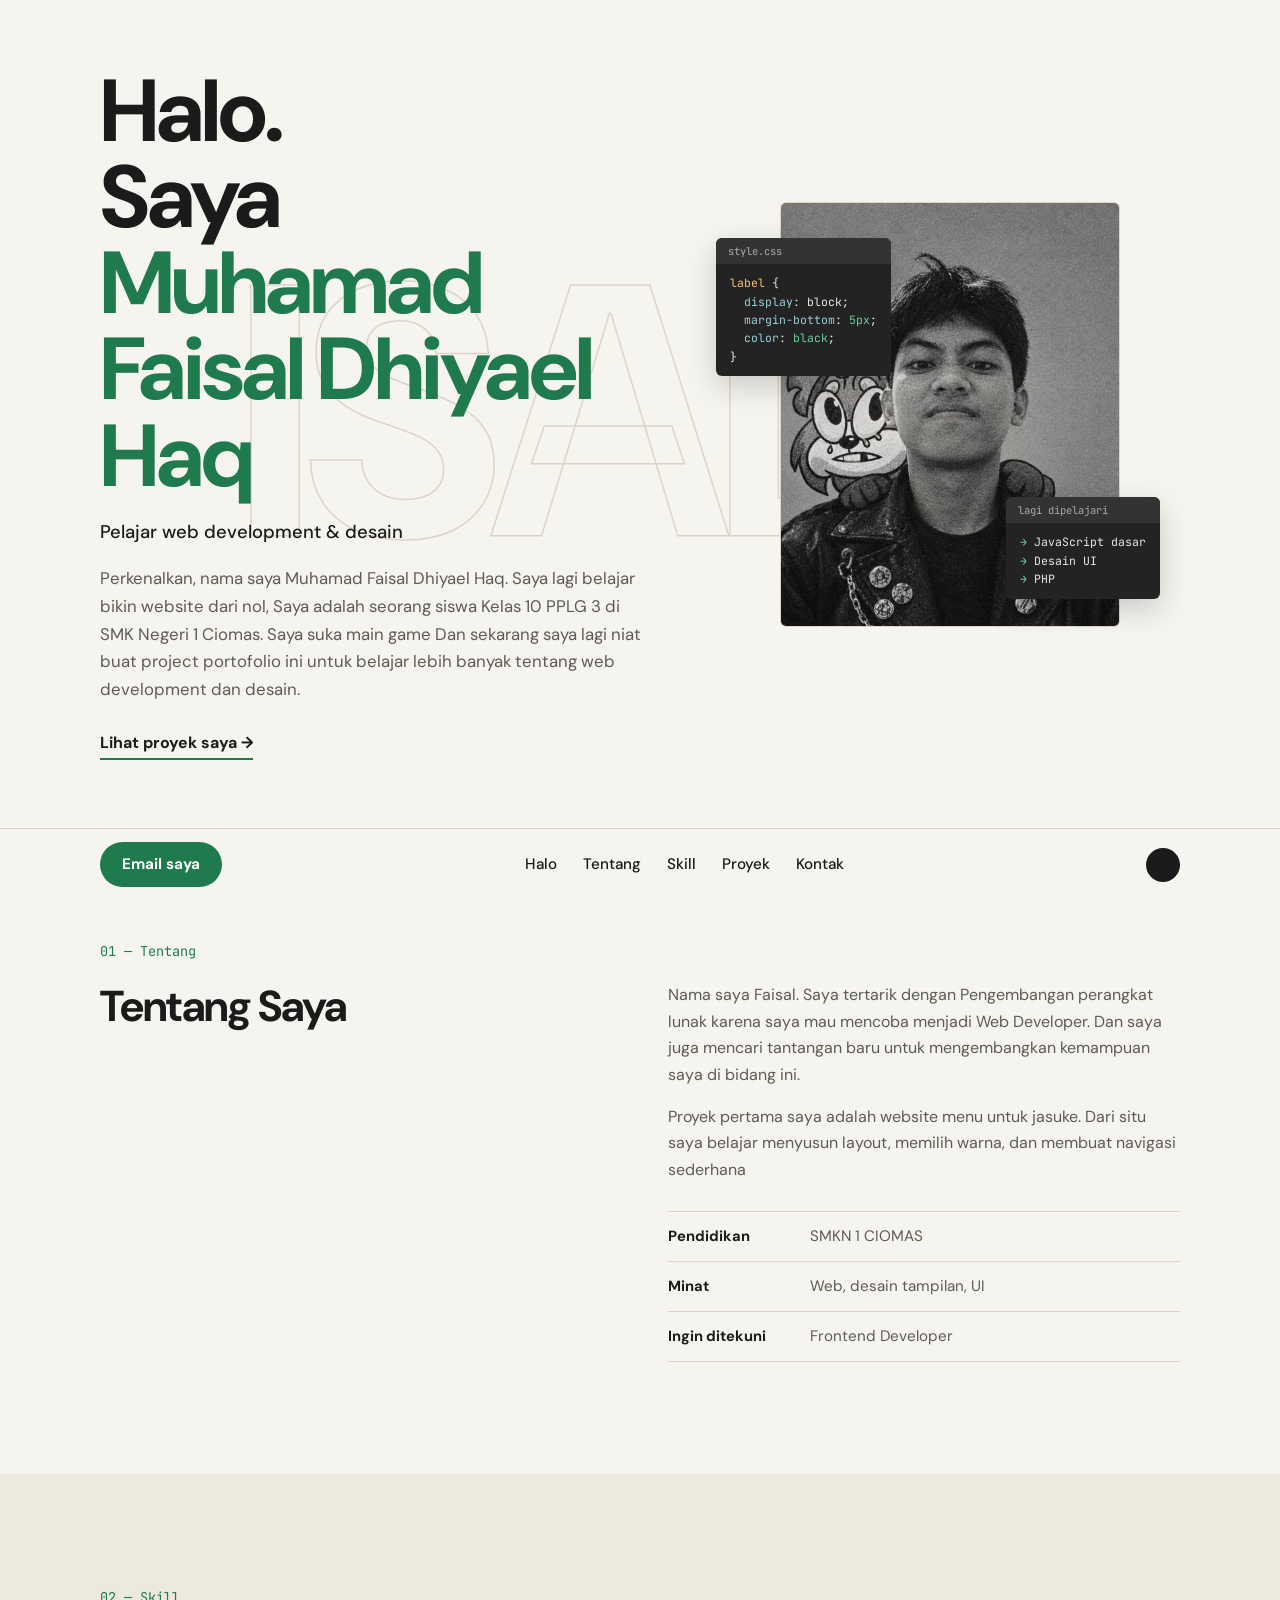
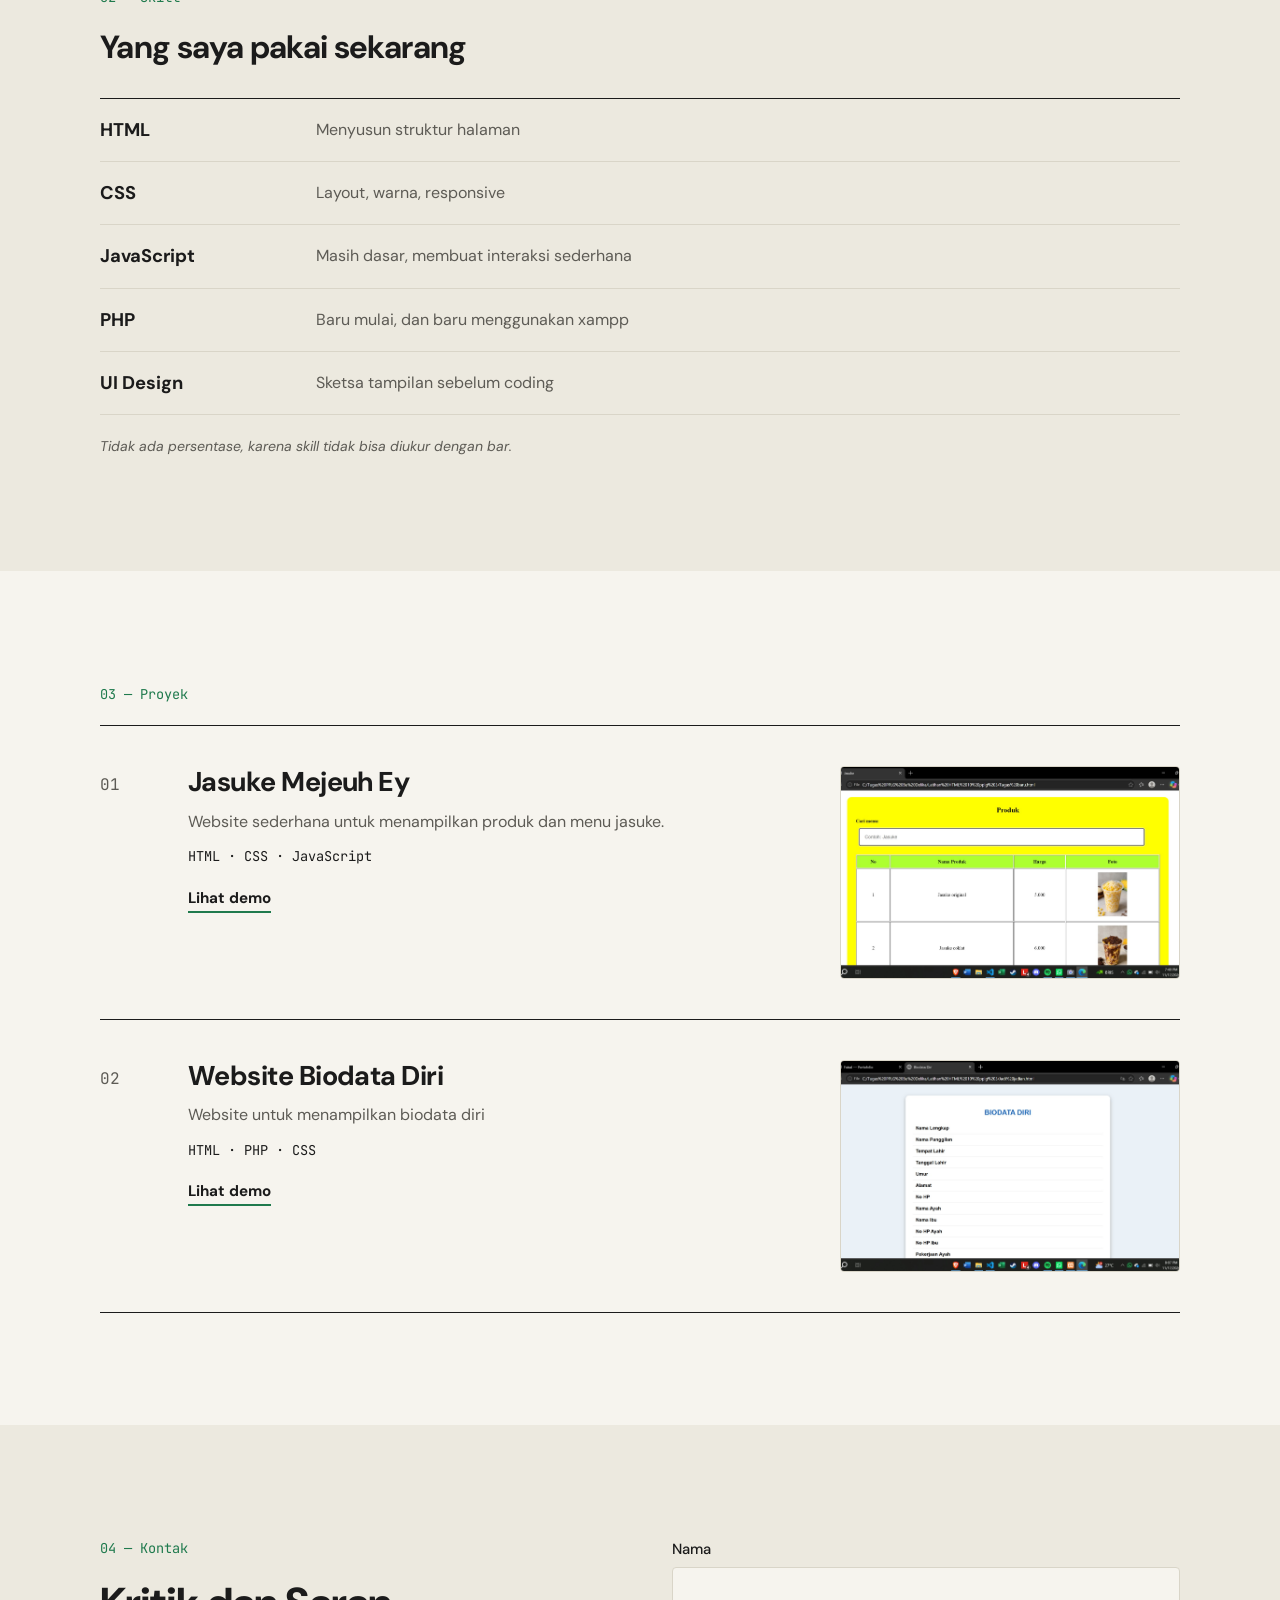
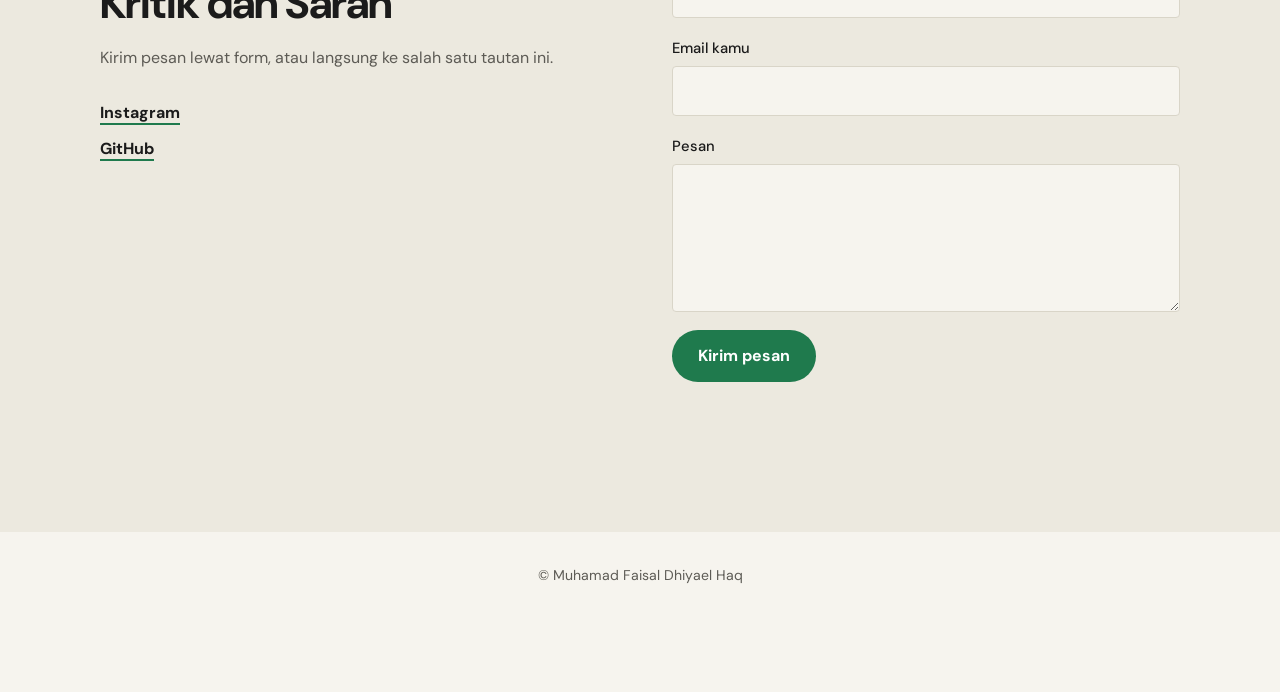
==== index.html @ 4a661d51 "Pertama: website portofolio" ====
<!DOCTYPE html>
<html lang="id">
<head>
  <meta charset="UTF-8">
  <meta name="viewport" content="width=device-width, initial-scale=1">
  <title>Faisal — Portofolio</title>
  <meta name="description" content="Portofolio Faisal, pelajar web development dan desain.">
  <link rel="preconnect" href="https://fonts.googleapis.com">
  <link rel="preconnect" href="https://fonts.gstatic.com" crossorigin>
  <link href="https://fonts.googleapis.com/css2?family=DM+Sans:wght@400;500;700&family=JetBrains+Mono:wght@400;500&display=swap" rel="stylesheet">
  <link rel="stylesheet" href="style.css">
</head>
<body>

  <!-- BERANDA -->
  <header class="hero" id="beranda">
    <div class="bg-name" aria-hidden="true">ISALL</div>

    <div class="hero-inner">
      <div class="hero-text">
        <h1>Halo.<br>Saya <span class="accent">Muhamad Faisal Dhiyael Haq</span></h1>
        <p class="role">Pelajar web development &amp; desain</p>
        <p class="lead">
          Perkenalkan, nama saya Muhamad Faisal Dhiyael Haq. Saya lagi belajar bikin website dari nol, Saya adalah seorang siswa
          Kelas 10 PPLG 3 di SMK Negeri 1 Ciomas. Saya suka main game 
          Dan sekarang saya lagi niat buat project portofolio ini untuk belajar lebih banyak tentang web development dan desain.
        </p>
        <a class="link-arrow" href="#proyek">Lihat proyek saya &rarr;</a>
      </div>

      <div class="hero-visual">
        <div class="photo" id="photo">
          <img src="img/WhatsApp Image 2026-11-17 at 20.21.54.jpeg" alt="Foto Isal" id="photoImg">
          <span class="photo-fallback" id="photoFallback">I</span>
        </div>

        <div class="panel panel-code" aria-hidden="true">
          <div class="panel-bar"><span>style.css</span></div>
<pre><span class="c-sel">label</span> {
  <span class="c-prop">display</span>: block;
  <span class="c-prop">margin-bottom</span>: <span class="c-val">5px</span>;
  <span class="c-prop">color</span>: <span class="c-val">black</span>;
}</pre>
        </div>

        <div class="panel panel-learn" aria-hidden="true">
          <div class="panel-bar"><span>lagi dipelajari</span></div>
          <ul>
            <li>JavaScript dasar</li>
            <li>Desain UI</li>
            <li>PHP</li>
          </ul>
        </div>
      </div>
    </div>
  </header>

  <main>

    <!-- TENTANG -->
    <section class="section" id="tentang">
      <div class="wrap">
        <p class="eyebrow">01 — Tentang</p>
        <div class="about-grid">
          <h2>Tentang Saya</h2>
          <div class="about-body">
            <p>
              Nama saya Faisal. Saya tertarik dengan Pengembangan perangkat lunak karena saya mau mencoba menjadi
              Web Developer. Dan saya juga mencari tantangan baru untuk mengembangkan kemampuan saya di bidang ini.
            </p>
            <p>
              Proyek pertama saya adalah website menu untuk jasuke. Dari situ saya
              belajar menyusun layout, memilih warna, dan membuat navigasi sederhana
            </p>
            <dl class="facts">
              <div><dt>Pendidikan</dt><dd>SMKN 1 CIOMAS</dd></div>
              <div><dt>Minat</dt><dd>Web, desain tampilan, UI</dd></div>
              <div><dt>Ingin ditekuni</dt><dd>Frontend Developer</dd></div>
            </dl>
          </div>
        </div>
      </div>
    </section>

    <!-- SKILL -->
    <section class="section alt" id="skill">
      <div class="wrap">
        <p class="eyebrow">02 — Skill</p>
        <h2 class="h2-small">Yang saya pakai sekarang</h2>

        <ul class="skills">
          <li><strong>HTML</strong><span>Menyusun struktur halaman</span></li>
          <li><strong>CSS</strong><span>Layout, warna, responsive</span></li>
          <li><strong>JavaScript</strong><span>Masih dasar, membuat interaksi sederhana</span></li>
          <li><strong>PHP</strong><span>Baru mulai, dan baru menggunakan xampp</span></li>
          <li><strong>UI Design</strong><span>Sketsa tampilan sebelum coding</span></li>
        </ul>
        <p class="note">Tidak ada persentase, karena skill tidak bisa diukur dengan bar.</p>
      </div>
    </section>

    <!-- PROYEK -->
    <section class="section" id="proyek">
      <div class="wrap">
        <p class="eyebrow">03 — Proyek</p>

         <ol class="projects">
          <li class="project">
            <span class="num">01</span>
            <div class="project-info">
              <h3>Jasuke Mejeuh Ey</h3>
              <p>Website sederhana untuk menampilkan produk dan menu jasuke.</p>
              <p class="tech">HTML · CSS · JavaScript</p>
              <div class="project-links">
                <a href="Tugas baru.html" target="_blank" rel="noopener">Lihat demo</a>
              </div>
            </div>
            <div class="shot" role="img" aria-label="Screenshot Jasuke Mejeuh Ey">
              <img src="img/WhatsApp Image 2026-11-17 at 19.40.38.jpeg" alt="" onerror="this.remove()">
              <span>screenshot<br>jasuke.png</span>
            </div>
          </li>

          <li class="project">
            <span class="num">02</span>
            <div class="project-info">
              <h3>Website Biodata Diri</h3>
              <p>Website untuk menampilkan biodata diri</p>
              <p class="tech">HTML · PHP · CSS</p>
              <div class="project-links">
                <a href="Jadi jadian.html" target="_blank" rel="noopener">Lihat demo</a>
              </div>
            </div>
            <div class="shot">
              <img src="img/WhatsApp Image 2026-11-17 at 20.06.47.jpeg" alt="" onerror="this.remove()">
              <span>screenshot<br>proyek2.png</span>
            </div>
          </li>
    </section>

    <!-- KONTAK -->
    <section class="section alt" id="kontak">
      <div class="wrap contact-grid">
        <div>
          <p class="eyebrow">04 — Kontak</p>
          <h2>Kritik dan Saran</h2>
          <p class="contact-text">Kirim pesan lewat form, atau langsung ke salah satu tautan ini.</p>
          <ul class="contact-links">
            <li><a href="https://instagram.com/muhmmadfaisall__" target="https://www.instagram.com/muhmmadfaisall__?exln=aXdxOW9ia2d2YnBu" rel="noopener">Instagram</a></li>
            <li><a href="https://github.com/muhamadfaisalll" target="https://github.com/muhamadfaisalll" rel="noopener">GitHub</a></li>
          </ul>
        </div>

        <form class="form" id="contactForm">
          <label>Nama
            <input type="text" name="nama" required autocomplete="name">
          </label>
          <label>Email kamu
            <input type="email" name="email" required autocomplete="email">
          </label>
          <label>Pesan
            <textarea name="pesan" rows="5" required></textarea>
          </label>
          <button type="submit" class="btn">Kirim pesan</button>
          <p class="form-note" id="formNote"></p>
        </form>
      </div>
    </section>

  </main>

  <footer class="footer">
    <p>© <span id="year"></span> Muhamad Faisal Dhiyael Haq</p>
  </footer>

  <!-- BAR NAVIGASI BAWAH -->
  <nav class="dock" aria-label="Navigasi utama">
    <a class="btn btn-small" href="mailto:emailkamu@gmail.com">Email saya</a>

    <ul class="dock-nav">
      <li><a href="#beranda" data-link="beranda">Halo</a></li>
      <li><a href="#tentang" data-link="tentang">Tentang</a></li>
      <li><a href="#skill" data-link="skill">Skill</a></li>
      <li><a href="#proyek" data-link="proyek">Proyek</a></li>
      <li><a href="#kontak" data-link="kontak">Kontak</a></li>
    </ul>

    <ul class="dock-social">
      <li><a href="https://github.com/muhamadfaisalll" target="_blank" rel="noopener" aria-label="GitHub">
        <svg viewBox="0 0 24 24" width="18" height="18" fill="currentColor"><path d="M12 .5a11.5 11.5 0 0 0-3.64 22.41c.58.1.79-.25.79-.56v-2c-3.2.7-3.88-1.37-3.88-1.37-.52-1.33-1.28-1.69-1.28-1.69-1.04-.71.08-.7.08-.7 1.15.08 1.76 1.19 1.76 1.19 1.03 1.76 2.7 1.25 3.36.96.1-.75.4-1.25.73-1.54-2.55-.29-5.24-1.28-5.24-5.69 0-1.26.45-2.28 1.19-3.09-.12-.29-.52-1.46.11-3.05 0 0 .97-.31 3.17 1。
</html>
---- style.css ----
/* ---------- Variabel: cuma 3 warna ---------- */
:root {
  --bg: #f6f4ee;      /* off-white hangat */
  --bg-alt: #ecE9df;  /* sedikit lebih gelap untuk selang-seling section */
  --ink: #1b1b1b;     /* teks */
  --muted: #5d5b55;
  --accent: #1f7a4d;  /* hijau, satu-satunya warna aksen */
  --line: #d9d5c8;

  --font: "DM Sans", system-ui, sans-serif;
  --mono: "JetBrains Mono", ui-monospace, monospace;
  --dock-h: 72px;
}

* { box-sizing: border-box; margin: 0; padding: 0; }
html { scroll-behavior: smooth; }

body {
  font-family: var(--font);
  background: var(--bg);
  color: var(--ink);
  line-height: 1.65;
  padding-bottom: var(--dock-h);
  -webkit-font-smoothing: antialiased;
}

a { color: inherit; }
ul, ol { list-style: none; }
img { max-width: 100%; display: block; }

:focus-visible { outline: 2px solid var(--accent); outline-offset: 3px; }

.wrap { width: min(1080px, 100% - 48px); margin-inline: auto; }

/* ---------- Beranda ---------- */
.hero {
  position: relative;
  min-height: calc(100vh - var(--dock-h));
  display: flex;
  align-items: center;
  overflow: hidden;
  padding: 64px 0;
}

.bg-name {
  position: absolute;
  left: 50%;
  top: 50%;
  transform: translate(-50%, -50%);
  font-size: clamp(8rem, 28vw, 24rem);
  font-weight: 700;
  letter-spacing: -0.04em;
  line-height: 1;
  color: transparent;
  -webkit-text-stroke: 1.5px var(--line);
  white-space: nowrap;
  user-select: none;
  pointer-events: none;
}

.hero-inner {
  position: relative;
  width: min(1080px, 100% - 48px);
  margin-inline: auto;
  display: grid;
  grid-template-columns: 1.1fr 0.9fr;
  gap: 56px;
  align-items: center;
}

.hero h1 {
  font-size: clamp(3rem, 8vw, 5.5rem);
  line-height: 0.98;
  letter-spacing: -0.035em;
  font-weight: 700;
}
.accent { color: var(--accent); }

.role {
  margin-top: 18px;
  font-weight: 500;
  font-size: 1.15rem;
}
.lead {
  margin-top: 18px;
  max-width: 46ch;
  color: var(--muted);
  font-size: 1.05rem;
}
.link-arrow {
  display: inline-block;
  margin-top: 26px;
  font-weight: 700;
  text-decoration: none;
  border-bottom: 2px solid var(--accent);
  padding-bottom: 2px;
  transition: color .2s;
}
.link-arrow:hover { color: var(--accent); }

/* Foto + panel melayang */
.hero-visual { position: relative; justify-self: center; width: min(340px, 100%); }

.photo {
  aspect-ratio: 4 / 5;
  background: var(--bg-alt);
  border: 1px solid var(--line);
  border-radius: 6px;
  overflow: hidden;
  display: grid;
  place-items: center;
}
.photo img { width: 100%; height: 100%; object-fit: cover; }
.photo-fallback {
  display: none;
  font-size: 7rem;
  font-weight: 700;
  color: var(--accent);
}
.photo.no-img .photo-fallback { display: block; }

.panel {
  position: absolute;
  background: #232323;
  color: #e8e8e8;
  border-radius: 6px;
  box-shadow: 0 10px 30px rgba(0,0,0,.18);
  font-family: var(--mono);
  font-size: 11.5px;
  line-height: 1.6;
  overflow: hidden;
}
.panel-bar {
  background: #333;
  padding: 5px 12px;
  font-size: 10.5px;
  color: #aaa;
}
.panel pre, .panel ul { padding: 10px 14px; margin: 0; font-family: inherit; }
.panel li::before { content: "→ "; color: #6fcf97; }

.panel-code  { left: -64px; top: 36px; }
.panel-learn { right: -40px; bottom: 28px; }

.c-sel  { color: #f6c177; }
.c-prop { color: #9ccfd8; }
.c-val  { color: #6fcf97; }

/* ---------- Section umum ---------- */
.section { padding: 112px 0; }
.section.alt { background: var(--bg-alt); }

.eyebrow {
  font-family: var(--mono);
  font-size: 0.85rem;
  color: var(--accent);
  margin-bottom: 20px;
}

h2 {
  font-size: clamp(1.8rem, 4vw, 2.7rem);
  line-height: 1.15;
  letter-spacing: -0.02em;
  font-weight: 700;
}
.h2-small { font-size: clamp(1.5rem, 3vw, 2rem); }

/* Tentang */
.about-grid {
  display: grid;
  grid-template-columns: 1fr 1fr;
  gap: 56px;
}
.about-body p { color: var(--muted); margin-bottom: 16px; max-width: 52ch; }

.facts { margin-top: 28px; border-top: 1px solid var(--line); }
.facts div {
  display: grid;
  grid-template-columns: 130px 1fr;
  gap: 12px;
  padding: 12px 0;
  border-bottom: 1px solid var(--line);
}
.facts dt { font-weight: 700; font-size: 0.92rem; }
.facts dd { color: var(--muted); font-size: 0.95rem; }

/* Skill: daftar polos, bukan kartu */
.skills { margin-top: 32px; border-top: 1px solid var(--ink); }
.skills li {
  display: grid;
  grid-template-columns: 200px 1fr;
  gap: 16px;
  padding: 16px 0;
  border-bottom: 1px solid var(--line);
  transition: padding-left .2s;
}
.skills li:hover { padding-left: 10px; }
.skills strong { font-size: 1.15rem; }
.skills span { color: var(--muted); align-self: center; }
.note { margin-top: 20px; font-size: 0.88rem; color: var(--muted); font-style: italic; }

/* Proyek: baris, bukan grid kartu */
.projects { margin-top: 8px; }
.project {
  display: grid;
  grid-template-columns: 56px 1fr 340px;
  gap: 32px;
  padding: 40px 0;
  border-top: 1px solid var(--ink);
  align-items: start;
}
.project:last-child { border-bottom: 1px solid var(--ink); }

.num { font-family: var(--mono); color: var(--muted); padding-top: 6px; }
.project h3 { font-size: 1.7rem; letter-spacing: -0.02em; line-height: 1.2; }
.project-info > p { margin-top: 10px; color: var(--muted); max-width: 46ch; }
.project-info .tech {
  font-family: var(--mono);
  font-size: 0.85rem;
  color: var(--ink);
}
.project-links { margin-top: 18px; display: flex; gap: 20px; }
.project-links a {
  font-weight: 700;
  font-size: 0.95rem;
  text-decoration: none;
  border-bottom: 2px solid var(--accent);
}
.project-links a:hover { color: var(--accent); }

.shot {
  position: relative;
  aspect-ratio: 16 / 10;
  background: var(--bg-alt);
  border: 1px solid var(--line);
  border-radius: 4px;
  overflow: hidden;
  display: grid;
  place-items: center;
  font-family: var(--mono);
  font-size: 0.8rem;
  color: var(--muted);
  text-align: center;
}
.shot img { position: absolute; inset: 0; width: 100%; height: 100%; object-fit: cover; }

/* Kontak */
.contact-grid {
  display: grid;
  grid-template-columns: 1fr 1fr;
  gap: 64px;
  align-items: start;
}
.contact-text { margin-top: 16px; color: var(--muted); }
.contact-links { margin-top: 28px; display: grid; gap: 10px; }
.contact-links a {
  font-weight: 700;
  text-decoration: none;
  border-bottom: 2px solid var(--accent);
}
.contact-links a:hover { color: var(--accent); }

.form { display: grid; gap: 18px; }
.form label { display: grid; gap: 6px; font-weight: 500; font-size: 0.92rem; }
.form input, .form textarea {
  font: inherit;
  padding: 12px 14px;
  background: var(--bg);
  border: 1px solid var(--line);
  border-radius: 4px;
  color: var(--ink);
}
.form input:focus, .form textarea:focus { outline: 2px solid var(--accent); border-color: transparent; }
.form-note { font-size: 0.9rem; color: var(--accent); min-height: 1.4em; }

/* Tombol */
.btn {
  display: inline-block;
  justify-self: start;
  background: var(--accent);
  color: #fff;
  font: inherit;
  font-weight: 700;
  padding: 13px 26px;
  border: 0;
  border-radius: 999px;
  text-decoration: none;
  cursor: pointer;
  transition: background .2s, transform .15s;
}
.btn:hover { background: #17623d; transform: translateY(-1px); }
.btn-small { padding: 10px 22px; font-size: 0.95rem; }

/* Footer */
.footer { padding: 32px 0; text-align: center; font-size: 0.88rem; color: var(--muted); }

/* ---------- Dock bawah ---------- */
.dock {
  position: fixed;
  left: 0; right: 0; bottom: 0;
  height: var(--dock-h);
  background: rgba(246, 244, 238, 0.92);
  backdrop-filter: blur(6px);
  border-top: 1px solid var(--line);
  display: flex;
  align-items: center;
  justify-content: space-between;
  gap: 16px;
  padding: 0 max(24px, calc((100vw - 1080px) / 2));
  z-index: 50;
}
.dock-nav { display: flex; gap: 26px; }
.dock-nav a {
  text-decoration: none;
  font-weight: 500;
  font-size: 0.95rem;
  color: var(--ink);
  padding: 4px 0;
  border-bottom: 2px solid transparent;
  transition: color .2s, border-color .2s;
}
.dock-nav a:hover, .dock-nav a.active { color: var(--accent); border-color: var(--accent); }

.dock-social { display: flex; gap: 10px; }
.dock-social a {
  width: 34px; height: 34px;
  display: grid; place-items: center;
  border-radius: 50%;
  background: var(--ink);
  color: var(--bg);
  transition: background .2s;
}
.dock-social a:hover { background: var(--accent); }

/* ---------- Muncul saat scroll (halus, cuma sekali) ---------- */
.reveal { opacity: 0; transform: translateY(16px); transition: opacity .6s ease, transform .6s ease; }
.reveal.in { opacity: 1; transform: none; }

@media (prefers-reduced-motion: reduce) {
  html { scroll-behavior: auto; }
  .reveal { opacity: 1; transform: none; transition: none; }
}

/* ---------- Responsive ---------- */
@media (max-width: 900px) {
  .hero-inner { grid-template-columns: 1fr; gap: 48px; }
  .hero-visual { width: min(300px, 80%); }
  .panel-code  { left: -24px; }
  .panel-learn { right: -24px; }

  .about-grid, .contact-grid { grid-template-columns: 1fr; gap: 32px; }
  .project { grid-template-columns: 40px 1fr; }
  .project .shot { grid-column: 2; }
  .section { padding: 80px 0; }
}

@media (max-width: 640px) {
  .dock { padding: 0 14px; gap: 8px; }
  .dock-social { display: none; }
  .dock-nav { gap: 14px; }
  .dock-nav a { font-size: 0.85rem; }
  .dock-nav li:nth-child(2) { display: none; } /* "Tentang" disembunyikan di layar kecil */
  .btn-small { padding: 9px 16px; font-size: 0.85rem; }

  .skills li { grid-template-columns: 1fr; gap: 2px; }
  .facts div { grid-template-columns: 1fr; gap: 2px; }
  .panel-code { top: -12px; left: -8px; font-size: 10px; }
  .panel-learn { right: -8px; }
}
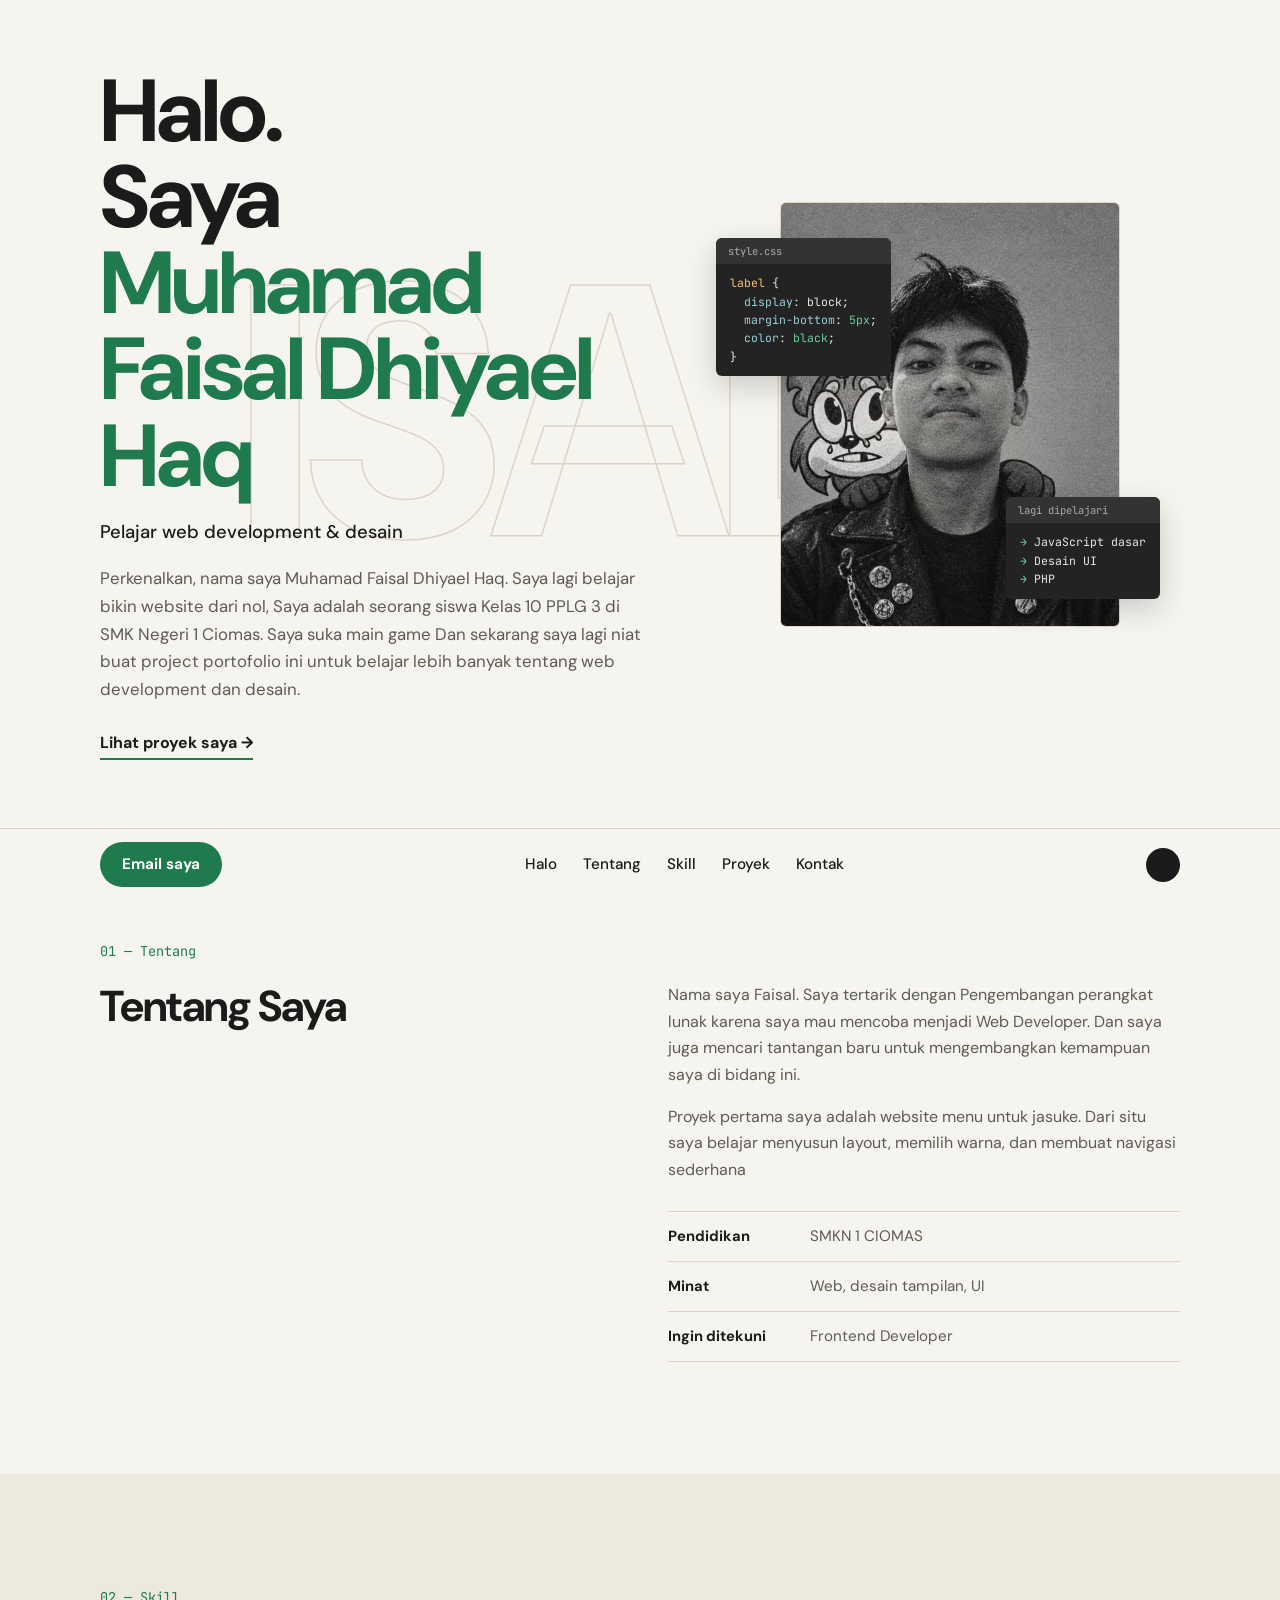
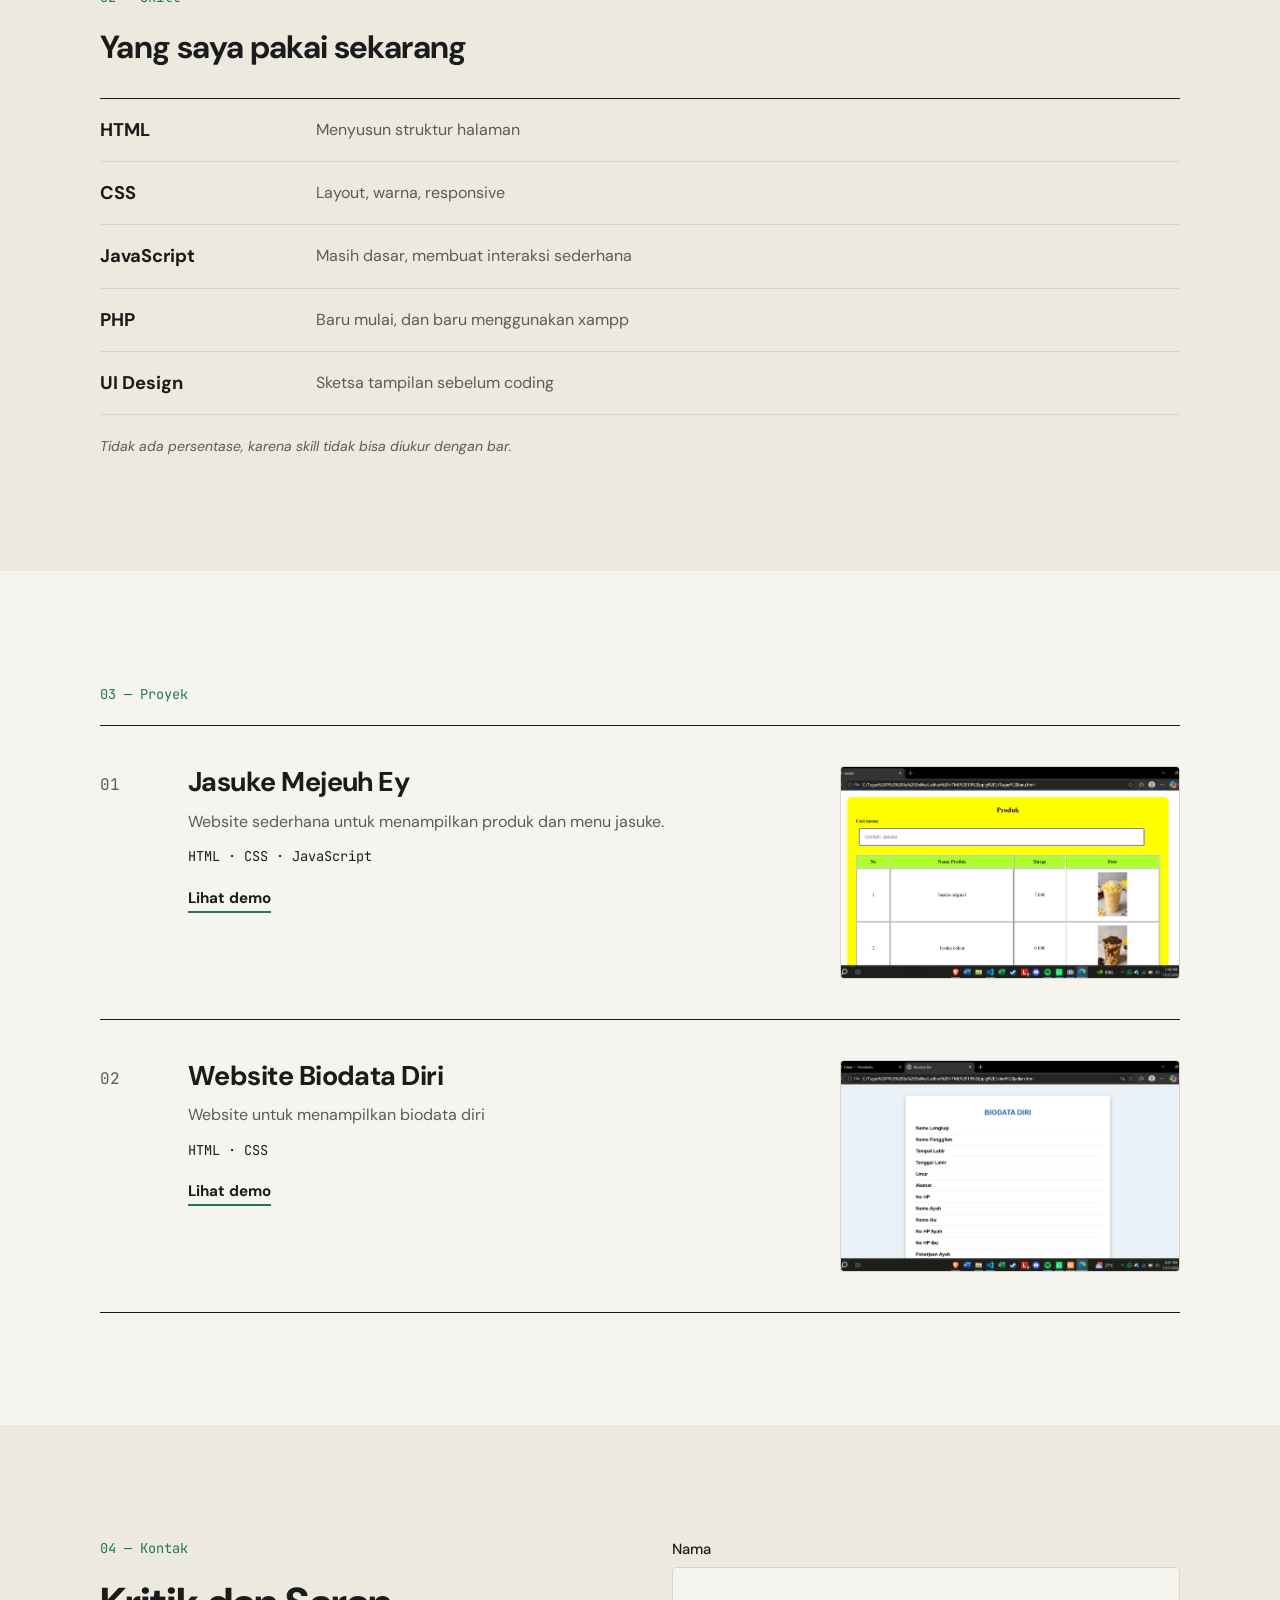
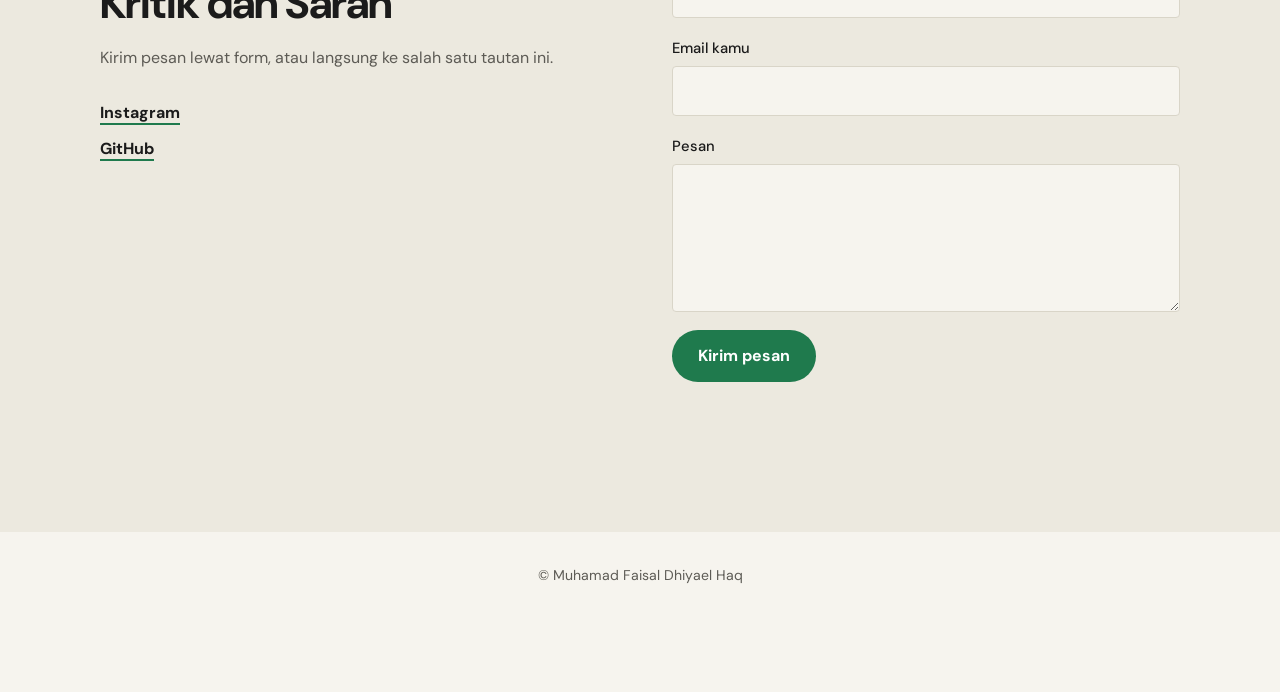
==== commit e18202b2: "Update tampilan" ====
--- a/index.html
+++ b/index.html
@@ -126,7 +126,7 @@
             <div class="project-info">
               <h3>Website Biodata Diri</h3>
               <p>Website untuk menampilkan biodata diri</p>
-              <p class="tech">HTML · PHP · CSS</p>
+              <p class="tech">HTML · CSS</p>
               <div class="project-links">
                 <a href="Jadi jadian.html" target="_blank" rel="noopener">Lihat demo</a>
               </div>
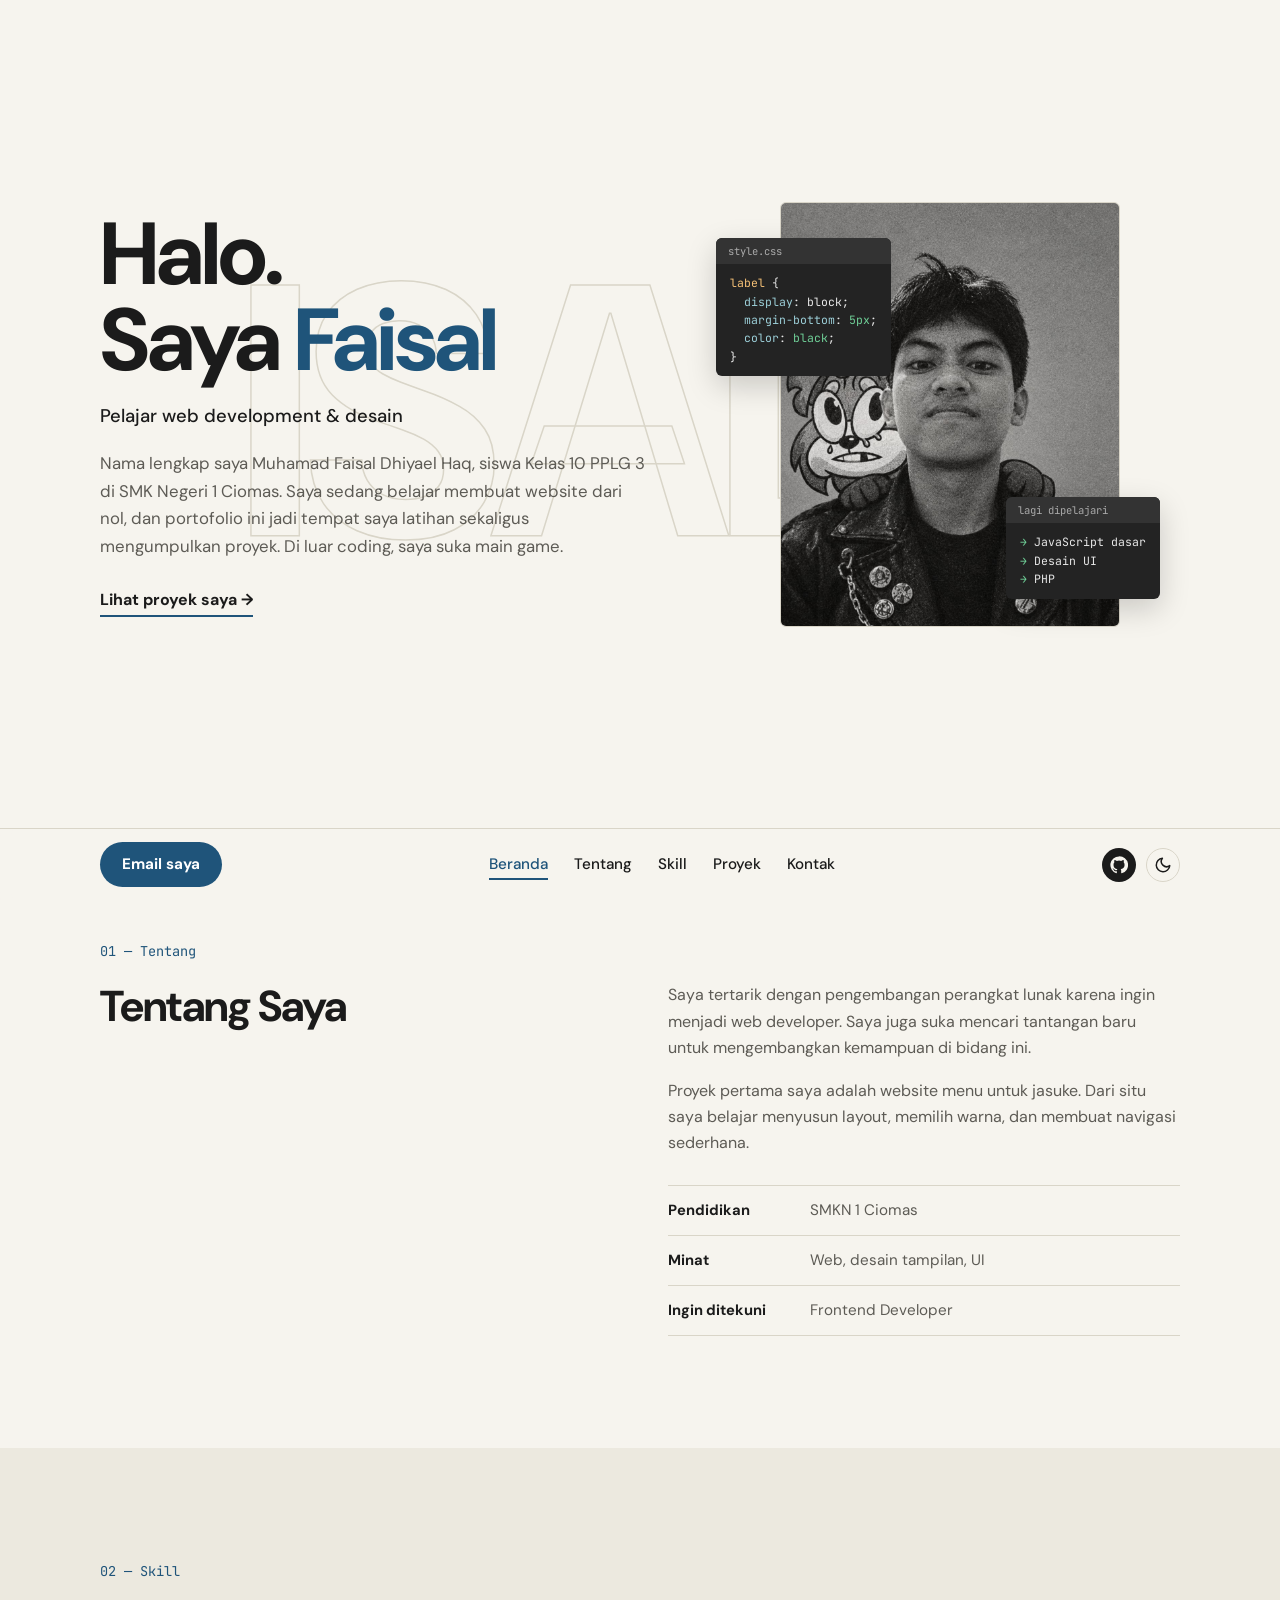
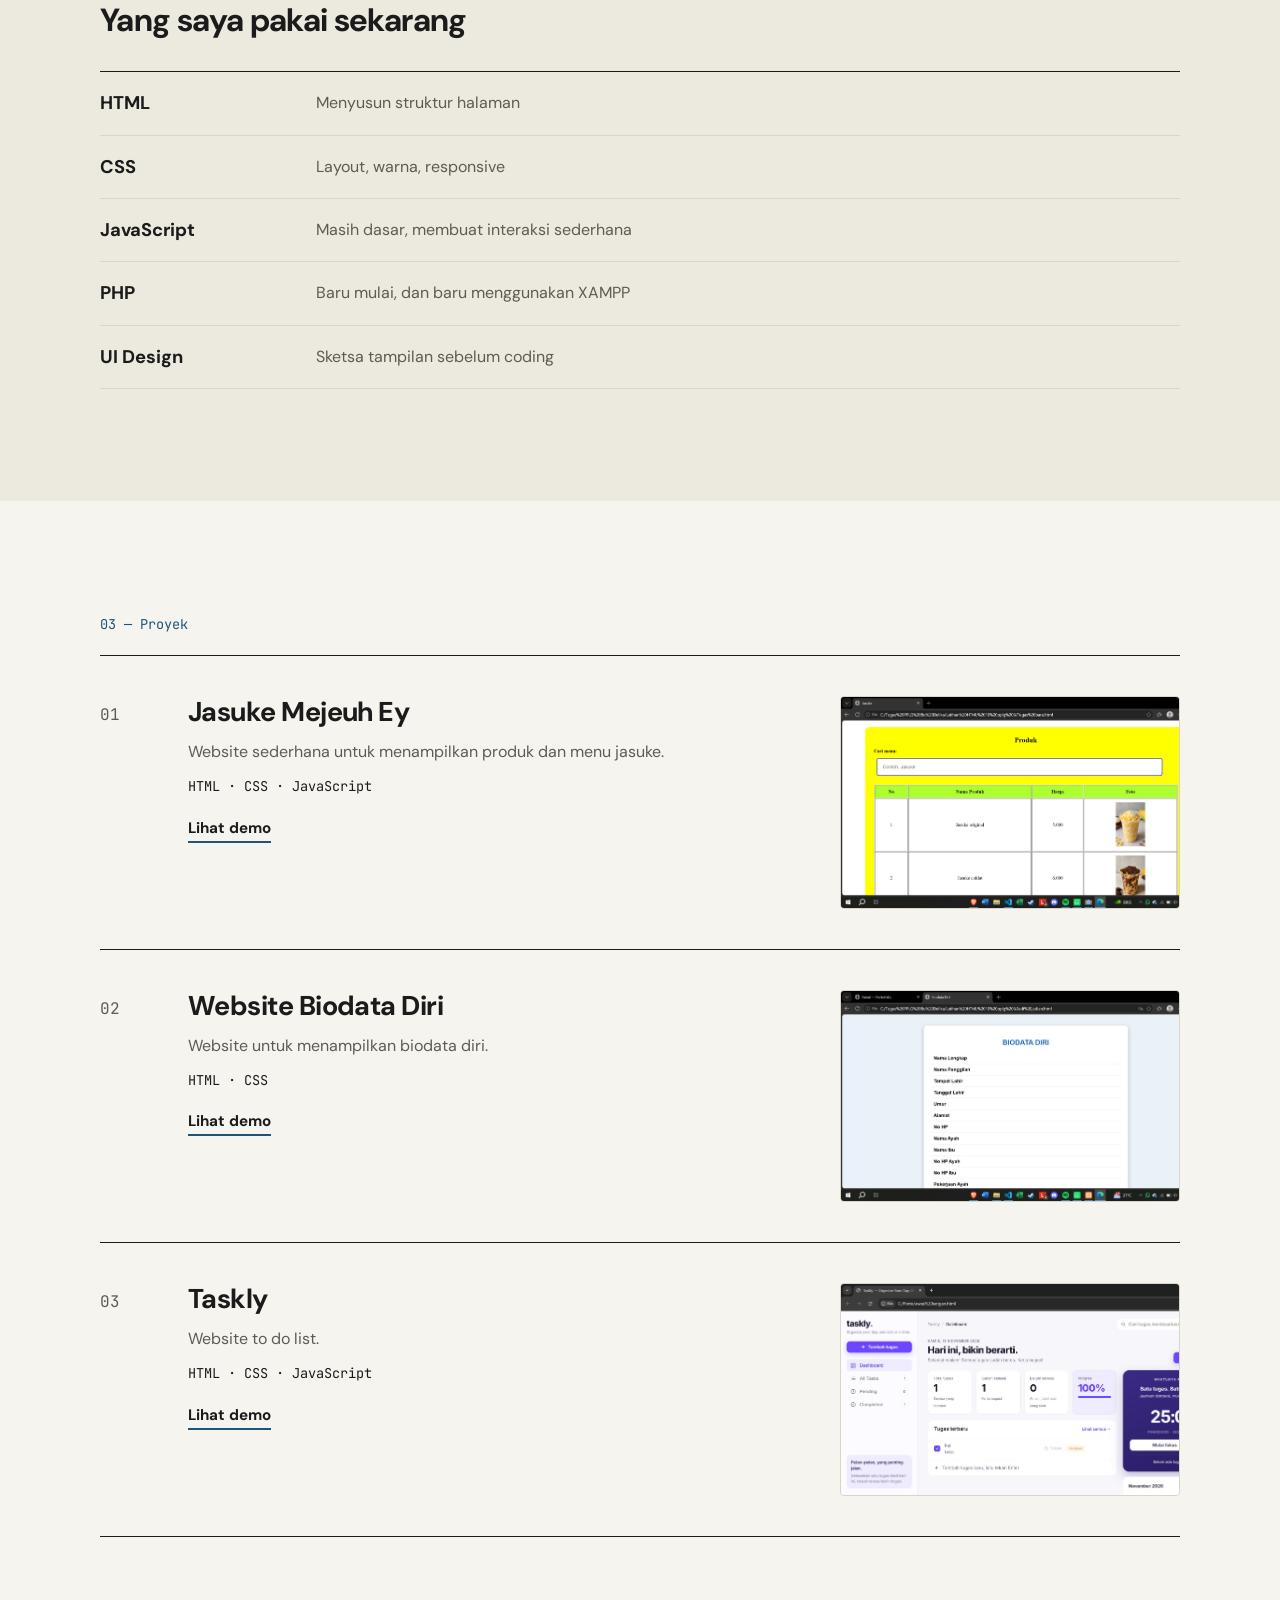
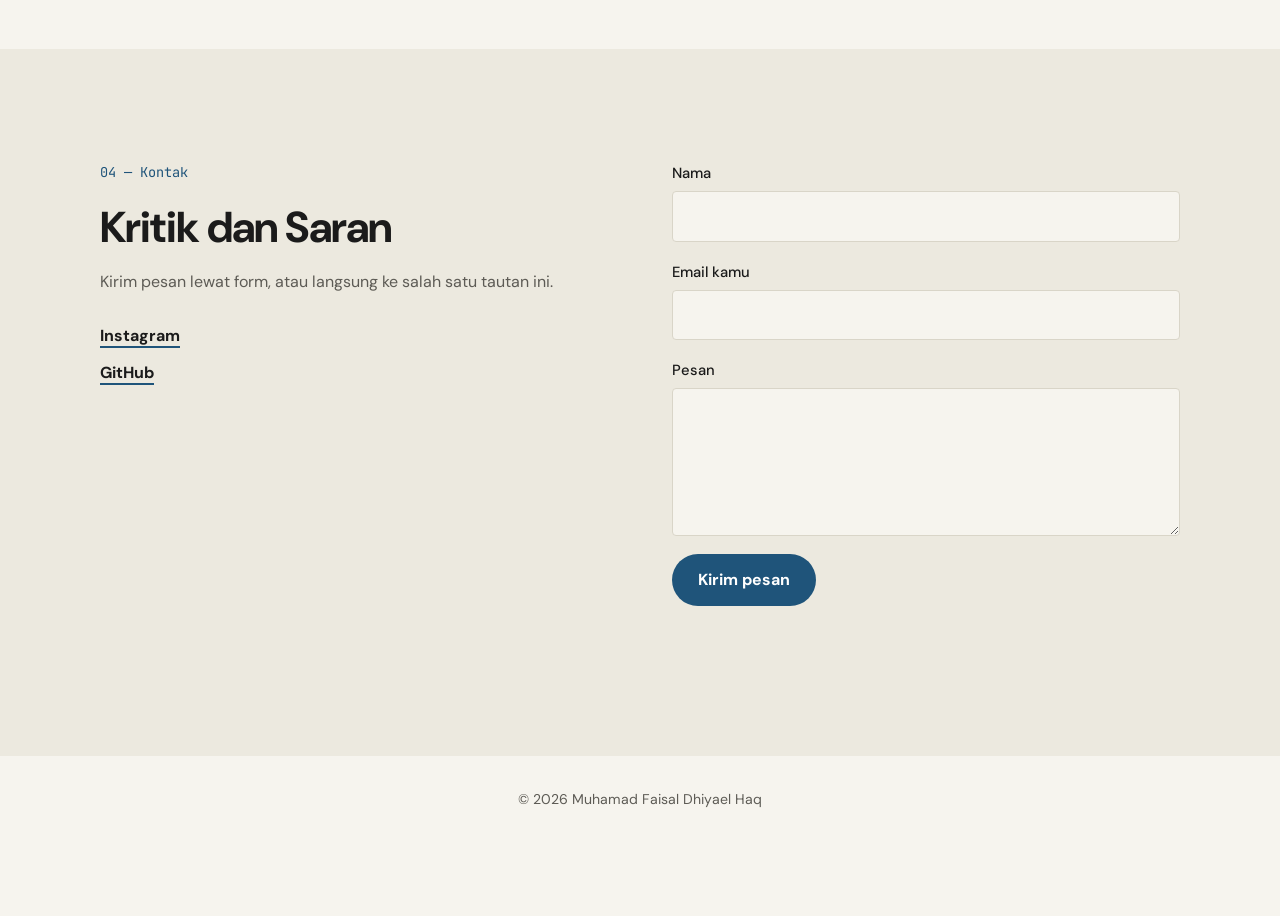
==== commit 13ad1b0e: "update website" ====
--- a/index.html
+++ b/index.html
@@ -5,12 +5,38 @@
   <meta name="viewport" content="width=device-width, initial-scale=1">
   <title>Faisal — Portofolio</title>
   <meta name="description" content="Portofolio Faisal, pelajar web development dan desain.">
+  <meta property="og:title" content="Faisal — Portofolio">
+  <meta property="og:description" content="Portofolio Faisal, pelajar web development dan desain.">
+  <meta property="og:type" content="website">
+  <link rel="icon" href="data:image/svg+xml,%3Csvg xmlns='http://www.w3.org/2000/svg' viewBox='0 0 64 64'%3E%3Crect width='64' height='64' rx='14' fill='%231f547a'/%3E%3Ctext x='32' y='45' font-family='Arial,sans-serif' font-size='38' font-weight='700' text-anchor='middle' fill='white'%3EF%3C/text%3E%3C/svg%3E">
+
+  <!-- Terapkan tema tersimpan sebelum halaman tampil, supaya tidak berkedip -->
+  <script>
+    try {
+      var tema = localStorage.getItem("tema");
+      if (!tema && window.matchMedia("(prefers-color-scheme: dark)").matches) tema = "dark";
+      if (tema) document.documentElement.setAttribute("data-theme", tema);
+    } catch (e) {}
+  </script>
+
   <link rel="preconnect" href="https://fonts.googleapis.com">
   <link rel="preconnect" href="https://fonts.gstatic.com" crossorigin>
   <link href="https://fonts.googleapis.com/css2?family=DM+Sans:wght@400;500;700&family=JetBrains+Mono:wght@400;500&display=swap" rel="stylesheet">
   <link rel="stylesheet" href="style.css">
 </head>
-<body>
+<body class="loading">
+
+  <!-- LOADING -->
+  <div class="loader" id="loader" aria-hidden="true">
+    <div class="loader-box">
+      <span class="loader-logo">Isall<span class="accent"></span></span>
+      <span class="loader-caption">Please wait...</span>
+      <span class="loader-line"><i id="loaderBar"></i></span>
+    </div>
+  </div>
+
+  <!-- GARIS PROGRESS SCROLL -->
+  <div class="progress" id="progress" aria-hidden="true"></div>
 
   <!-- BERANDA -->
   <header class="hero" id="beranda">
@@ -18,20 +44,20 @@
 
     <div class="hero-inner">
       <div class="hero-text">
-        <h1>Halo.<br>Saya <span class="accent">Muhamad Faisal Dhiyael Haq</span></h1>
+        <h1>Halo.<br>Saya <span class="accent">Faisal</span></h1>
         <p class="role">Pelajar web development &amp; desain</p>
         <p class="lead">
-          Perkenalkan, nama saya Muhamad Faisal Dhiyael Haq. Saya lagi belajar bikin website dari nol, Saya adalah seorang siswa
-          Kelas 10 PPLG 3 di SMK Negeri 1 Ciomas. Saya suka main game 
-          Dan sekarang saya lagi niat buat project portofolio ini untuk belajar lebih banyak tentang web development dan desain.
+          Nama lengkap saya Muhamad Faisal Dhiyael Haq, siswa Kelas 10 PPLG 3 di SMK Negeri 1 Ciomas.
+          Saya sedang belajar membuat website dari nol, dan portofolio ini jadi tempat saya latihan
+          sekaligus mengumpulkan proyek. Di luar coding, saya suka main game.
         </p>
         <a class="link-arrow" href="#proyek">Lihat proyek saya &rarr;</a>
       </div>
 
       <div class="hero-visual">
         <div class="photo" id="photo">
-          <img src="img/WhatsApp Image 2026-11-17 at 20.21.54.jpeg" alt="Foto Isal" id="photoImg">
-          <span class="photo-fallback" id="photoFallback">I</span>
+          <img src="img/WhatsApp Image 2026-11-17 at 20.21.54.jpeg" alt="Foto Faisal" id="photoImg">
+          <span class="photo-fallback" id="photoFallback">F</span>
         </div>
 
         <div class="panel panel-code" aria-hidden="true">
@@ -65,15 +91,15 @@
           <h2>Tentang Saya</h2>
           <div class="about-body">
             <p>
-              Nama saya Faisal. Saya tertarik dengan Pengembangan perangkat lunak karena saya mau mencoba menjadi
-              Web Developer. Dan saya juga mencari tantangan baru untuk mengembangkan kemampuan saya di bidang ini.
+              Saya tertarik dengan pengembangan perangkat lunak karena ingin menjadi web developer.
+              Saya juga suka mencari tantangan baru untuk mengembangkan kemampuan di bidang ini.
             </p>
             <p>
-              Proyek pertama saya adalah website menu untuk jasuke. Dari situ saya
-              belajar menyusun layout, memilih warna, dan membuat navigasi sederhana
+              Proyek pertama saya adalah website menu untuk jasuke. Dari situ saya belajar
+              menyusun layout, memilih warna, dan membuat navigasi sederhana.
             </p>
             <dl class="facts">
-              <div><dt>Pendidikan</dt><dd>SMKN 1 CIOMAS</dd></div>
+              <div><dt>Pendidikan</dt><dd>SMKN 1 Ciomas</dd></div>
               <div><dt>Minat</dt><dd>Web, desain tampilan, UI</dd></div>
               <div><dt>Ingin ditekuni</dt><dd>Frontend Developer</dd></div>
             </dl>
@@ -92,10 +118,9 @@
           <li><strong>HTML</strong><span>Menyusun struktur halaman</span></li>
           <li><strong>CSS</strong><span>Layout, warna, responsive</span></li>
           <li><strong>JavaScript</strong><span>Masih dasar, membuat interaksi sederhana</span></li>
-          <li><strong>PHP</strong><span>Baru mulai, dan baru menggunakan xampp</span></li>
+          <li><strong>PHP</strong><span>Baru mulai, dan baru menggunakan XAMPP</span></li>
           <li><strong>UI Design</strong><span>Sketsa tampilan sebelum coding</span></li>
         </ul>
-        <p class="note">Tidak ada persentase, karena skill tidak bisa diukur dengan bar.</p>
       </div>
     </section>
 
@@ -104,7 +129,7 @@
       <div class="wrap">
         <p class="eyebrow">03 — Proyek</p>
 
-         <ol class="projects">
+        <ol class="projects">
           <li class="project">
             <span class="num">01</span>
             <div class="project-info">
@@ -113,6 +138,8 @@
               <p class="tech">HTML · CSS · JavaScript</p>
               <div class="project-links">
                 <a href="Tugas baru.html" target="_blank" rel="noopener">Lihat demo</a>
+                <!-- Kalau sudah ada repo, hapus tanda komentar dan isi linknya:
+                <a href="https://github.com/muhamadfaisalll/NAMA-REPO" target="_blank" rel="noopener">Lihat kode</a> -->
               </div>
             </div>
             <div class="shot" role="img" aria-label="Screenshot Jasuke Mejeuh Ey">
@@ -125,17 +152,35 @@
             <span class="num">02</span>
             <div class="project-info">
               <h3>Website Biodata Diri</h3>
-              <p>Website untuk menampilkan biodata diri</p>
+              <p>Website untuk menampilkan biodata diri.</p>
               <p class="tech">HTML · CSS</p>
               <div class="project-links">
                 <a href="Jadi jadian.html" target="_blank" rel="noopener">Lihat demo</a>
               </div>
             </div>
-            <div class="shot">
+            <div class="shot" role="img" aria-label="Screenshot Website Biodata Diri">
               <img src="img/WhatsApp Image 2026-11-17 at 20.06.47.jpeg" alt="" onerror="this.remove()">
               <span>screenshot<br>proyek2.png</span>
             </div>
           </li>
+
+          <li class="project">
+            <span class="num">03</span>
+            <div class="project-info">
+              <h3>Taskly</h3>
+              <p>Website to do list.</p>
+              <p class="tech">HTML · CSS · JavaScript</p>
+              <div class="project-links">
+                <a href="awas sotgan.html" target="_blank" rel="noopener">Lihat demo</a>
+              </div>
+            </div>
+            <div class="shot" role="img" aria-label="Screenshot Taskly">
+              <img src="img/WhatsApp Image 2026-11-19 at 19.54.30.jpeg" alt="" onerror="this.remove()">
+              <span>screenshot<br>proyek3.png</span>
+            </div>
+          </li>
+        </ol>
+      </div>
     </section>
 
     <!-- KONTAK -->
@@ -146,8 +191,8 @@
           <h2>Kritik dan Saran</h2>
           <p class="contact-text">Kirim pesan lewat form, atau langsung ke salah satu tautan ini.</p>
           <ul class="contact-links">
-            <li><a href="https://instagram.com/muhmmadfaisall__" target="https://www.instagram.com/muhmmadfaisall__?exln=aXdxOW9ia2d2YnBu" rel="noopener">Instagram</a></li>
-            <li><a href="https://github.com/muhamadfaisalll" target="https://github.com/muhamadfaisalll" rel="noopener">GitHub</a></li>
+            <li><a href="https://instagram.com/muhmmadfaisall__" target="_blank" rel="noopener">Instagram</a></li>
+            <li><a href="https://github.com/muhamadfaisalll" target="_blank" rel="noopener">GitHub</a></li>
           </ul>
         </div>
 
@@ -178,14 +223,27 @@
     <a class="btn btn-small" href="mailto:emailkamu@gmail.com">Email saya</a>
 
     <ul class="dock-nav">
-      <li><a href="#beranda" data-link="beranda">Halo</a></li>
+      <li><a href="#beranda" data-link="beranda">Beranda</a></li>
       <li><a href="#tentang" data-link="tentang">Tentang</a></li>
       <li><a href="#skill" data-link="skill">Skill</a></li>
       <li><a href="#proyek" data-link="proyek">Proyek</a></li>
       <li><a href="#kontak" data-link="kontak">Kontak</a></li>
     </ul>
 
-    <ul class="dock-social">
-      <li><a href="https://github.com/muhamadfaisalll" target="_blank" rel="noopener" aria-label="GitHub">
-        <svg viewBox="0 0 24 24" width="18" height="18" fill="currentColor"><path d="M12 .5a11.5 11.5 0 0 0-3.64 22.41c.58.1.79-.25.79-.56v-2c-3.2.7-3.88-1.37-3.88-1.37-.52-1.33-1.28-1.69-1.28-1.69-1.04-.71.08-.7.08-.7 1.15.08 1.76 1.19 1.76 1.19 1.03 1.76 2.7 1.25 3.36.96.1-.75.4-1.25.73-1.54-2.55-.29-5.24-1.28-5.24-5.69 0-1.26.45-2.28 1.19-3.09-.12-.29-.52-1.46.11-3.05 0 0 .97-.31 3.17 1。
-</html>
+    <div class="dock-right">
+      <ul class="dock-social">
+        <li><a href="https://github.com/muhamadfaisalll" target="_blank" rel="noopener" aria-label="GitHub">
+          <svg viewBox="0 0 24 24" width="18" height="18" fill="currentColor" aria-hidden="true"><path d="M12 .5a11.5 11.5 0 0 0-3.64 22.41c.58.1.79-.25.79-.56v-2c-3.2.7-3.88-1.37-3.88-1.37-.52-1.33-1.28-1.69-1.28-1.69-1.04-.71.08-.7.08-.7 1.15.08 1.76 1.19 1.76 1.19 1.03 1.76 2.7 1.25 3.36.96.1-.75.4-1.25.73-1.54-2.55-.29-5.24-1.28-5.24-5.69 0-1.26.45-2.28 1.19-3.09-.12-.29-.52-1.46.11-3.05 0 0 .97-.31 3.17 1.18a11 11 0 0 1 5.78 0c2.2-1.49 3.17-1.18 3.17-1.18.63 1.59.23 2.76.11 3.05.74.81 1.19 1.83 1.19 3.09 0 4.42-2.7 5.4-5.27 5.68.41.36.78 1.06.78 2.14v3.17c0 .31.21.67.8.56A11.5 11.5 0 0 0 12 .5z"/></svg>
+        </a></li>
+      </ul>
+
+      <button class="theme-toggle" id="themeToggle" type="button" aria-label="Ganti tema terang atau gelap">
+        <svg class="icon-moon" viewBox="0 0 24 24" width="18" height="18" fill="none" stroke="currentColor" stroke-width="2" stroke-linecap="round" stroke-linejoin="round" aria-hidden="true"><path d="M21 12.8A9 9 0 1 1 11.2 3a7 7 0 0 0 9.8 9.8z"/></svg>
+        <svg class="icon-sun" viewBox="0 0 24 24" width="18" height="18" fill="none" stroke="currentColor" stroke-width="2" stroke-linecap="round" stroke-linejoin="round" aria-hidden="true"><circle cx="12" cy="12" r="4"/><path d="M12 2v2M12 20v2M4.9 4.9l1.4 1.4M17.7 17.7l1.4 1.4M2 12h2M20 12h2M4.9 19.1l1.4-1.4M17.7 6.3l1.4-1.4"/></svg>
+      </button>
+    </div>
+  </nav>
+
+  <script src="script.js"></script>
+</body>
+</html>
--- a/style.css
+++ b/style.css
@@ -1,15 +1,32 @@
-/* ---------- Variabel: cuma 3 warna ---------- */
+/* ---------- Variabel warna (terang) ---------- */
 :root {
-  --bg: #f6f4ee;      /* off-white hangat */
-  --bg-alt: #ecE9df;  /* sedikit lebih gelap untuk selang-seling section */
-  --ink: #1b1b1b;     /* teks */
+  --bg: #f6f4ee;          /* off-white hangat */
+  --bg-alt: #ece9df;      /* sedikit lebih gelap untuk selang-seling section */
+  --ink: #1b1b1b;        /* teks */
   --muted: #5d5b55;
-  --accent: #1f7a4d;  /* hijau, satu-satunya warna aksen */
+  --accent: #1f547a;     /* biru, satu-satunya warna aksen */
+  --accent-hover: #174261;
+  --on-accent: #ffffff;  /* teks di atas tombol aksen */
   --line: #d9d5c8;
+  --dock-bg: rgba(246, 244, 238, 0.92);
 
   --font: "DM Sans", system-ui, sans-serif;
   --mono: "JetBrains Mono", ui-monospace, monospace;
   --dock-h: 72px;
+}
+
+/* ---------- Tema gelap ---------- */
+:root[data-theme="dark"] {
+  --bg: #161614;
+  --bg-alt: #1e1e1b;
+  --ink: #f0eee6;
+  --muted: #a8a59b;
+  --accent: #7fb4dc;
+  --accent-hover: #a5cbe9;
+  --on-accent: #10202c;
+  --line: #34332e;
+  --dock-bg: rgba(22, 22, 20, 0.92);
+  color-scheme: dark;
 }
 
 * { box-sizing: border-box; margin: 0; padding: 0; }
@@ -22,6 +39,7 @@
   line-height: 1.65;
   padding-bottom: var(--dock-h);
   -webkit-font-smoothing: antialiased;
+  transition: background-color .3s, color .3s;
 }
 
 a { color: inherit; }
@@ -197,7 +215,6 @@
 .skills li:hover { padding-left: 10px; }
 .skills strong { font-size: 1.15rem; }
 .skills span { color: var(--muted); align-self: center; }
-.note { margin-top: 20px; font-size: 0.88rem; color: var(--muted); font-style: italic; }
 
 /* Proyek: baris, bukan grid kartu */
 .projects { margin-top: 8px; }
@@ -242,7 +259,12 @@
   color: var(--muted);
   text-align: center;
 }
-.shot img { position: absolute; inset: 0; width: 100%; height: 100%; object-fit: cover; }
+.shot img {
+  position: absolute; inset: 0; width: 100%; height: 100%;
+  object-fit: cover; object-position: top left;
+  transition: transform .5s ease;
+}
+.project:hover .shot img { transform: scale(1.04); }
 
 /* Kontak */
 .contact-grid {
@@ -278,7 +300,7 @@
   display: inline-block;
   justify-self: start;
   background: var(--accent);
-  color: #fff;
+  color: var(--on-accent);
   font: inherit;
   font-weight: 700;
   padding: 13px 26px;
@@ -288,7 +310,7 @@
   cursor: pointer;
   transition: background .2s, transform .15s;
 }
-.btn:hover { background: #17623d; transform: translateY(-1px); }
+.btn:hover { background: var(--accent-hover); transform: translateY(-1px); }
 .btn-small { padding: 10px 22px; font-size: 0.95rem; }
 
 /* Footer */
@@ -299,7 +321,7 @@
   position: fixed;
   left: 0; right: 0; bottom: 0;
   height: var(--dock-h);
-  background: rgba(246, 244, 238, 0.92);
+  background: var(--dock-bg);
   backdrop-filter: blur(6px);
   border-top: 1px solid var(--line);
   display: flex;
@@ -367,3 +389,95 @@
   .panel-code { top: -12px; left: -8px; font-size: 10px; }
   .panel-learn { right: -8px; }
 }
+/* ---------- Dock kanan: sosmed + tombol tema ---------- */
+.dock-right { display: flex; align-items: center; gap: 10px; }
+
+.theme-toggle {
+  width: 34px; height: 34px;
+  display: grid; place-items: center;
+  border-radius: 50%;
+  border: 1px solid var(--line);
+  background: transparent;
+  color: var(--ink);
+  cursor: pointer;
+  transition: border-color .2s, color .2s;
+}
+.theme-toggle:hover { border-color: var(--accent); color: var(--accent); }
+.theme-toggle .icon-sun { display: none; }
+:root[data-theme="dark"] .theme-toggle .icon-moon { display: none; }
+:root[data-theme="dark"] .theme-toggle .icon-sun { display: block; }
+
+/* ---------- Garis progress scroll ---------- */
+.progress {
+  position: fixed;
+  top: 0; left: 0;
+  height: 3px;
+  width: 0;
+  background: var(--accent);
+  z-index: 60;
+}
+
+/* ---------- Loading ---------- */
+.loader {
+  position: fixed;
+  inset: 0;
+  z-index: 100;
+  background: var(--bg);
+  display: grid;
+  place-items: center;
+  transition: opacity .6s ease, visibility .6s;
+  /* Cadangan: kalau script gagal, layar hilang sendiri setelah 4 detik */
+  animation: loaderOut .6s ease 4s forwards;
+}
+.loader.done { opacity: 0; visibility: hidden; }
+@keyframes loaderOut { to { opacity: 0; visibility: hidden; } }
+
+.loader-box { display: grid; justify-items: center; gap: 6px; }
+.loader-logo { font-size: 2rem; font-weight: 700; letter-spacing: -0.03em; }
+.loader-caption {
+  font-family: var(--mono);
+  font-size: 0.6rem;
+  letter-spacing: 0.3em;
+  text-transform: uppercase;
+  color: var(--muted);
+}
+.loader-line {
+  margin-top: 10px;
+  width: 150px;
+  height: 2px;
+  background: var(--line);
+  overflow: hidden;
+}
+.loader-line i {
+  display: block;
+  height: 100%;
+  width: 0;
+  background: var(--accent);
+  transition: width .2s ease-out;
+}
+
+/* Selama loading: halaman terkunci (dibuka otomatis setelah 4 detik kalau script gagal) */
+body.loading { overflow: hidden; animation: unlock 0s 4s forwards; }
+@keyframes unlock { to { overflow: visible; } }
+
+/* ---------- Teks hero muncul berurutan setelah loading ---------- */
+.hero-text > * { opacity: 0; }
+body:not(.loading) .hero-text > * { animation: rise .7s ease forwards; }
+body:not(.loading) .hero-text > *:nth-child(2) { animation-delay: .12s; }
+body:not(.loading) .hero-text > *:nth-child(3) { animation-delay: .24s; }
+body:not(.loading) .hero-text > *:nth-child(4) { animation-delay: .36s; }
+@keyframes rise {
+  from { opacity: 0; transform: translateY(20px); }
+  to   { opacity: 1; transform: none; }
+}
+/* Cadangan kalau script gagal */
+body.loading .hero-text > * { animation: showFallback 0s 4.2s forwards; }
+@keyframes showFallback { to { opacity: 1; } }
+
+@media (prefers-reduced-motion: reduce) {
+  .loader, .loader-line i { transition: none; }
+  .hero-text > * { opacity: 1; animation: none !important; }
+  .shot img { transition: none; }
+  .project:hover .shot img { transform: none; }
+  .progress { display: none; }
+}
